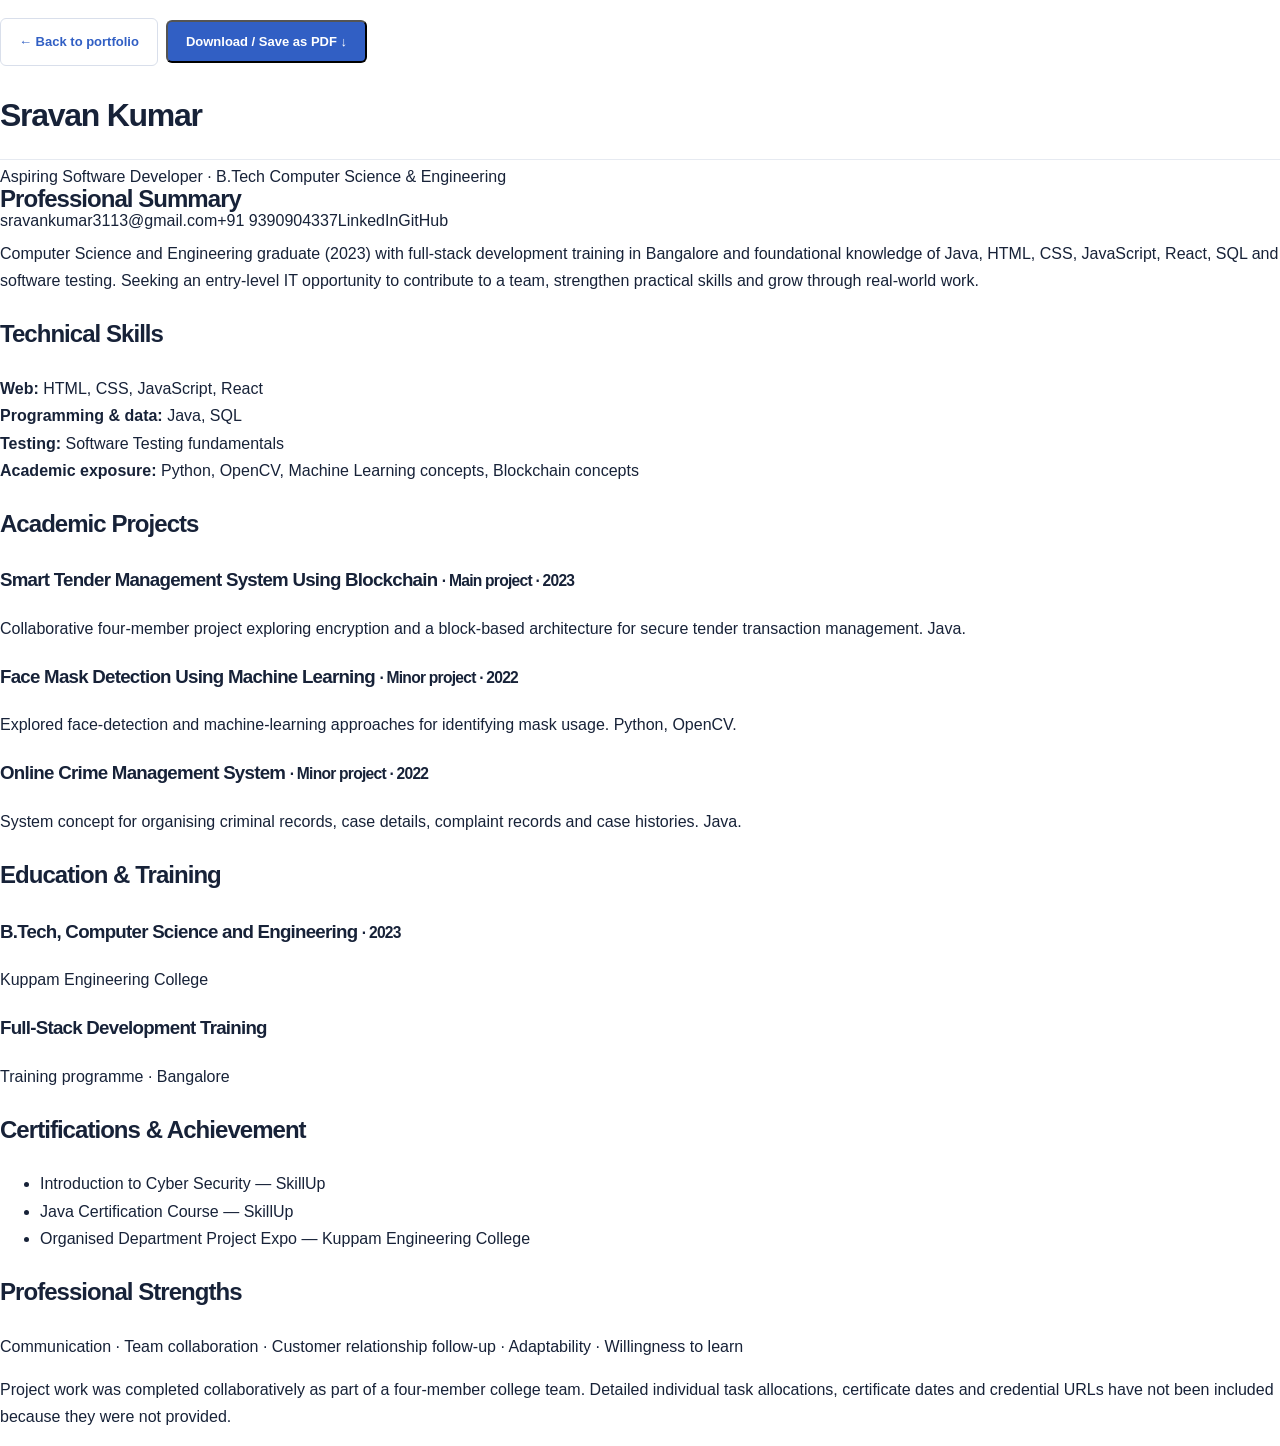
==== resume.html @ 43dab7a7 "Add printable resume page" ====
<!doctype html><html lang="en"><head><meta charset="utf-8"><meta name="viewport" content="width=device-width,initial-scale=1"><title>Resume | Sravan Kumar</title><link rel="stylesheet" href="style.css"></head><body class="resume-body"><div class="resume-toolbar"><a class="btn secondary" href="index.html">← Back to portfolio</a><button class="btn" onclick="window.print()">Download / Save as PDF ↓</button></div><main class="resume-sheet"><header class="resume-header"><div><h1>Sravan Kumar</h1><p class="resume-headline">Aspiring Software Developer · B.Tech Computer Science & Engineering</p></div><div class="resume-contact"><a href="mailto:sravankumar3113@gmail.com">sravankumar3113@gmail.com</a><a href="tel:+919390904337">+91 9390904337</a><a href="https://www.linkedin.com/in/sravan-kumar-28915931b/">LinkedIn</a><a href="https://github.com/sravan048">GitHub</a></div></header>
<section class="resume-section"><h2>Professional Summary</h2><p>Computer Science and Engineering graduate (2023) with full-stack development training in Bangalore and foundational knowledge of Java, HTML, CSS, JavaScript, React, SQL and software testing. Seeking an entry-level IT opportunity to contribute to a team, strengthen practical skills and grow through real-world work.</p></section>
<section class="resume-section"><h2>Technical Skills</h2><p><b>Web:</b> HTML, CSS, JavaScript, React<br><b>Programming & data:</b> Java, SQL<br><b>Testing:</b> Software Testing fundamentals<br><b>Academic exposure:</b> Python, OpenCV, Machine Learning concepts, Blockchain concepts</p></section>
<section class="resume-section"><h2>Academic Projects</h2><h3>Smart Tender Management System Using Blockchain <small>· Main project · 2023</small></h3><p>Collaborative four-member project exploring encryption and a block-based architecture for secure tender transaction management. Java.</p><h3>Face Mask Detection Using Machine Learning <small>· Minor project · 2022</small></h3><p>Explored face-detection and machine-learning approaches for identifying mask usage. Python, OpenCV.</p><h3>Online Crime Management System <small>· Minor project · 2022</small></h3><p>System concept for organising criminal records, case details, complaint records and case histories. Java.</p></section>
<section class="resume-section"><h2>Education & Training</h2><h3>B.Tech, Computer Science and Engineering <small>· 2023</small></h3><p>Kuppam Engineering College</p><h3>Full-Stack Development Training</h3><p>Training programme · Bangalore</p></section>
<section class="resume-section"><h2>Certifications & Achievement</h2><ul><li>Introduction to Cyber Security — SkillUp</li><li>Java Certification Course — SkillUp</li><li>Organised Department Project Expo — Kuppam Engineering College</li></ul></section>
<section class="resume-section"><h2>Professional Strengths</h2><p>Communication · Team collaboration · Customer relationship follow-up · Adaptability · Willingness to learn</p></section>
<p class="resume-note">Project work was completed collaboratively as part of a four-member college team. Detailed individual task allocations, certificate dates and credential URLs have not been included because they were not provided.</p>
</main><script>document.title="Sravan Kumar - Resume";</script></body></html>
---- style.css ----
*{box-sizing:border-box}html{scroll-behavior:smooth;scroll-padding-top:80px}body{margin:0;color:#172238;background:#fff;font:16px/1.7 "DM Sans",Arial,sans-serif}h1,h2,h3,.brand{font-family:Manrope,Arial,sans-serif;letter-spacing:-.04em}a{color:inherit;text-decoration:none}.wrap{width:min(1120px,calc(100% - 40px));margin:auto}header{height:72px;position:sticky;top:0;background:#ffffffed;border-bottom:1px solid #e6eaf1;z-index:5;backdrop-filter:blur(12px)}.nav{height:100%;display:flex;align-items:center;justify-content:space-between}.brand{font-size:25px;font-weight:800}.brand span,em{color:#315fc4;font-style:normal}.nav a{margin-left:24px;font-size:13px;font-weight:700;color:#536078}#menuBtn{display:none}.hero{min-height:590px;display:grid;grid-template-columns:1.1fr .9fr;align-items:center;gap:55px;padding-top:55px;padding-bottom:65px}.eyebrow{font-size:11px;letter-spacing:.16em;font-weight:800;color:#315fc4}.hero h1{font-size:clamp(42px,6vw,68px);line-height:1.12;margin:16px 0}.lead,.muted{color:#68758a;max-width:650px}.btn{display:inline-block;background:#315fc4;color:white;padding:12px 18px;border-radius:6px;margin:18px 8px 0 0;font-weight:700;font-size:13px}.btn.secondary{background:white;color:#315fc4;border:1px solid #d9dfeb}.code{background:#172238;color:#dce6f7;padding:28px;border-radius:12px;box-shadow:0 20px 55px #17223830;font:13px/2 "Courier New",monospace}.code b{color:#a8c0ff}.band{background:#f6f8fc;border-block:1px solid #edf0f5}.bandin{display:flex;justify-content:space-between;gap:15px;flex-wrap:wrap;padding:20px 0;font-size:12px;color:#586780}.section{padding:85px 0}.section h2{font-size:clamp(30px,4vw,43px);margin:8px 0 25px}.two{display:grid;grid-template-columns:.85fr 1.15fr;gap:65px}.two h3{font-size:24px;line-height:1.45}.two p,.cards p,.skills p,.timeline p{font-size:14px;color:#68758a}.pale{background:#f6f8fc}.skills,.cards{display:grid;grid-template-columns:repeat(2,minmax(0,1fr));gap:16px;margin-top:28px}.skills article,.cards article{background:white;border:1px solid #e6eaf1;border-radius:10px;padding:24px}.skills h3,.cards h3{margin:8px 0}.tags{display:flex;gap:7px;flex-wrap:wrap;margin-top:17px}.tags span{font-size:11px;color:#52678c;background:#f0f4fb;border:1px solid #e4eaf4;padding:5px 9px;border-radius:4px}.cards{grid-template-columns:repeat(2,minmax(0,1fr))}.cards small,.timeline small{font-size:10px;letter-spacing:.12em;font-weight:800;color:#315fc4}.cards .featured{grid-column:span 2;background:#f9fbff;border-color:#d9e3f6}.note{margin-top:18px;padding:15px 18px;background:#fff;border-left:3px solid #315fc4}.note p{margin-bottom:0;color:#68758a;font-size:13px}.timeline{max-width:760px}.timeline article{padding:0 0 25px 20px;border-left:2px solid #d9e3f6;margin-left:5px}.timeline h3{margin:5px 0}.contact{background:#1b2b46;color:#fff;padding:75px 0}.contact h2{font-size:clamp(38px,5vw,58px);line-height:1.15}.contact .eyebrow{color:#a8c0ff}.contact>div>p:not(.eyebrow){color:#c3cede}.contacts{display:grid;grid-template-columns:repeat(2,minmax(0,1fr));gap:12px;margin-top:28px;max-width:800px}.contacts a{border:1px solid #465571;padding:16px;border-radius:7px;font-size:13px;overflow-wrap:anywhere}.contacts a:hover{background:#263957}footer{padding:22px 0;color:#8792a4;font-size:12px}@media(max-width:700px){.hero,.two{grid-template-columns:1fr;gap:25px}.hero{padding-top:45px}.nav{position:relative}#menuBtn{display:block;border:0;background:none;font-size:24px}#navMenu{display:none;position:absolute;top:70px;left:0;right:0;background:white;padding:18px;box-shadow:0 8px 20px #0001}#navMenu.open{display:grid;gap:12px}#navMenu a{margin:0}.section{padding:65px 0}.skills,.cards,.contacts{grid-template-columns:1fr}.cards .featured{grid-column:auto}.bandin{justify-content:flex-start}.wrap{width:calc(100% - 32px)}}
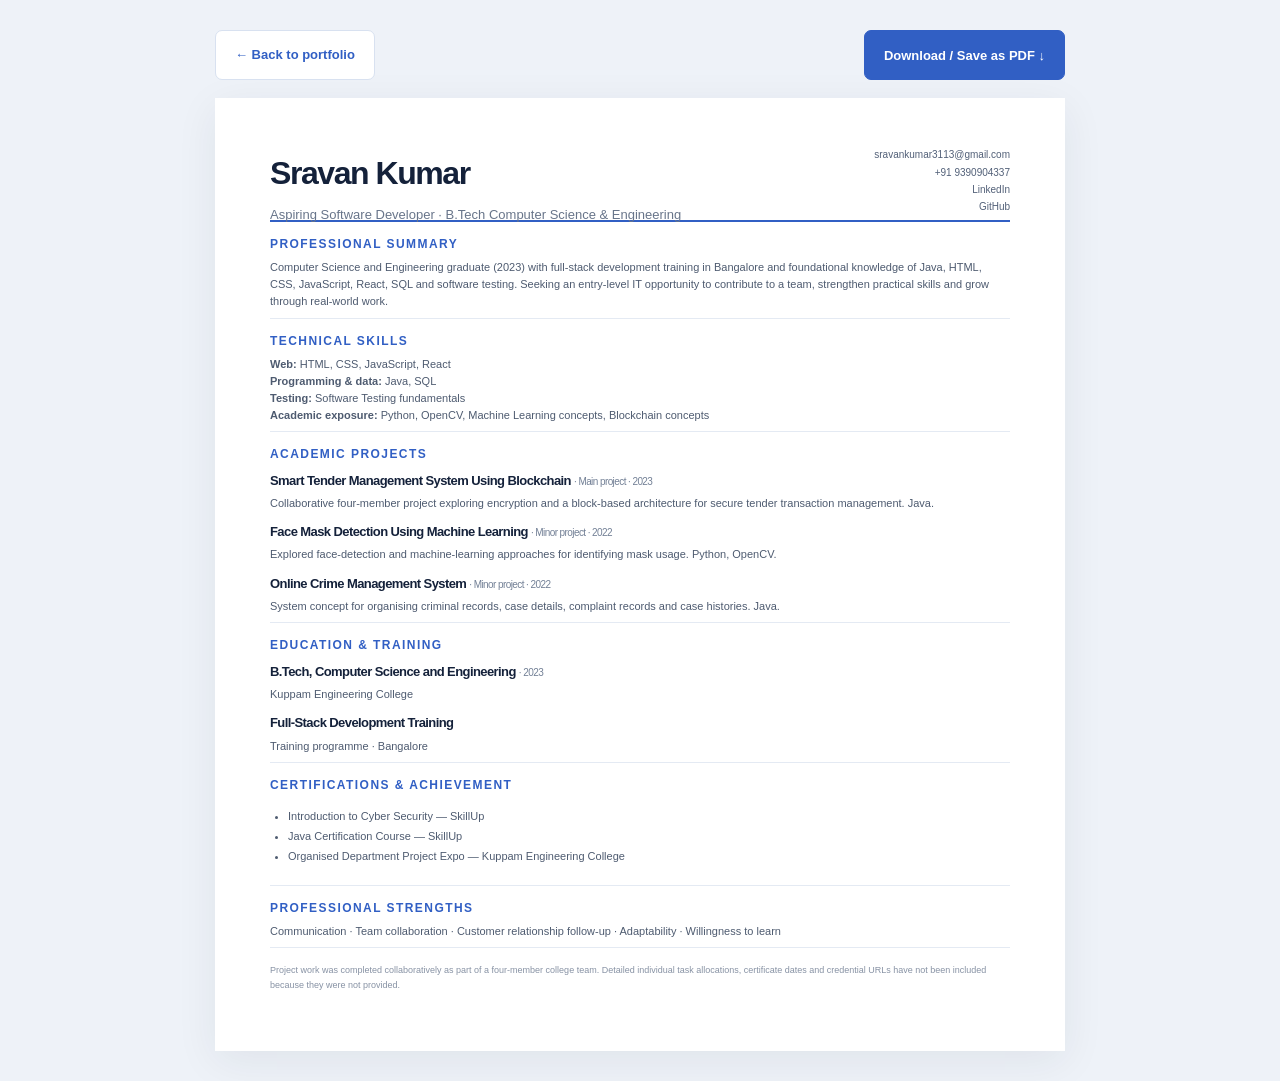
==== commit 2e63a806: "Update LinkedIn profile link" ====
--- a/resume.html
+++ b/resume.html
@@ -1,4 +1,4 @@
-<!doctype html><html lang="en"><head><meta charset="utf-8"><meta name="viewport" content="width=device-width,initial-scale=1"><title>Resume | Sravan Kumar</title><link rel="stylesheet" href="style.css"></head><body class="resume-body"><div class="resume-toolbar"><a class="btn secondary" href="index.html">← Back to portfolio</a><button class="btn" onclick="window.print()">Download / Save as PDF ↓</button></div><main class="resume-sheet"><header class="resume-header"><div><h1>Sravan Kumar</h1><p class="resume-headline">Aspiring Software Developer · B.Tech Computer Science & Engineering</p></div><div class="resume-contact"><a href="mailto:sravankumar3113@gmail.com">sravankumar3113@gmail.com</a><a href="tel:+919390904337">+91 9390904337</a><a href="https://www.linkedin.com/in/sravan-kumar-28915931b/">LinkedIn</a><a href="https://github.com/sravan048">GitHub</a></div></header>
+<!doctype html><html lang="en"><head><meta charset="utf-8"><meta name="viewport" content="width=device-width,initial-scale=1"><title>Resume | Sravan Kumar</title><link rel="stylesheet" href="style.css"></head><body class="resume-body"><div class="resume-toolbar"><a class="btn secondary" href="index.html">← Back to portfolio</a><button class="btn" onclick="window.print()">Download / Save as PDF ↓</button></div><main class="resume-sheet"><header class="resume-header"><div><h1>Sravan Kumar</h1><p class="resume-headline">Aspiring Software Developer · B.Tech Computer Science & Engineering</p></div><div class="resume-contact"><a href="mailto:sravankumar3113@gmail.com">sravankumar3113@gmail.com</a><a href="tel:+919390904337">+91 9390904337</a><a href="https://www.linkedin.com/in/sravan-kumar-b102441b5/">LinkedIn</a><a href="https://github.com/sravan048">GitHub</a></div></header>
 <section class="resume-section"><h2>Professional Summary</h2><p>Computer Science and Engineering graduate (2023) with full-stack development training in Bangalore and foundational knowledge of Java, HTML, CSS, JavaScript, React, SQL and software testing. Seeking an entry-level IT opportunity to contribute to a team, strengthen practical skills and grow through real-world work.</p></section>
 <section class="resume-section"><h2>Technical Skills</h2><p><b>Web:</b> HTML, CSS, JavaScript, React<br><b>Programming & data:</b> Java, SQL<br><b>Testing:</b> Software Testing fundamentals<br><b>Academic exposure:</b> Python, OpenCV, Machine Learning concepts, Blockchain concepts</p></section>
 <section class="resume-section"><h2>Academic Projects</h2><h3>Smart Tender Management System Using Blockchain <small>· Main project · 2023</small></h3><p>Collaborative four-member project exploring encryption and a block-based architecture for secure tender transaction management. Java.</p><h3>Face Mask Detection Using Machine Learning <small>· Minor project · 2022</small></h3><p>Explored face-detection and machine-learning approaches for identifying mask usage. Python, OpenCV.</p><h3>Online Crime Management System <small>· Minor project · 2022</small></h3><p>System concept for organising criminal records, case details, complaint records and case histories. Java.</p></section>
--- a/style.css
+++ b/style.css
@@ -1 +1 @@
-*{box-sizing:border-box}html{scroll-behavior:smooth;scroll-padding-top:80px}body{margin:0;color:#172238;background:#fff;font:16px/1.7 "DM Sans",Arial,sans-serif}h1,h2,h3,.brand{font-family:Manrope,Arial,sans-serif;letter-spacing:-.04em}a{color:inherit;text-decoration:none}.wrap{width:min(1120px,calc(100% - 40px));margin:auto}header{height:72px;position:sticky;top:0;background:#ffffffed;border-bottom:1px solid #e6eaf1;z-index:5;backdrop-filter:blur(12px)}.nav{height:100%;display:flex;align-items:center;justify-content:space-between}.brand{font-size:25px;font-weight:800}.brand span,em{color:#315fc4;font-style:normal}.nav a{margin-left:24px;font-size:13px;font-weight:700;color:#536078}#menuBtn{display:none}.hero{min-height:590px;display:grid;grid-template-columns:1.1fr .9fr;align-items:center;gap:55px;padding-top:55px;padding-bottom:65px}.eyebrow{font-size:11px;letter-spacing:.16em;font-weight:800;color:#315fc4}.hero h1{font-size:clamp(42px,6vw,68px);line-height:1.12;margin:16px 0}.lead,.muted{color:#68758a;max-width:650px}.btn{display:inline-block;background:#315fc4;color:white;padding:12px 18px;border-radius:6px;margin:18px 8px 0 0;font-weight:700;font-size:13px}.btn.secondary{background:white;color:#315fc4;border:1px solid #d9dfeb}.code{background:#172238;color:#dce6f7;padding:28px;border-radius:12px;box-shadow:0 20px 55px #17223830;font:13px/2 "Courier New",monospace}.code b{color:#a8c0ff}.band{background:#f6f8fc;border-block:1px solid #edf0f5}.bandin{display:flex;justify-content:space-between;gap:15px;flex-wrap:wrap;padding:20px 0;font-size:12px;color:#586780}.section{padding:85px 0}.section h2{font-size:clamp(30px,4vw,43px);margin:8px 0 25px}.two{display:grid;grid-template-columns:.85fr 1.15fr;gap:65px}.two h3{font-size:24px;line-height:1.45}.two p,.cards p,.skills p,.timeline p{font-size:14px;color:#68758a}.pale{background:#f6f8fc}.skills,.cards{display:grid;grid-template-columns:repeat(2,minmax(0,1fr));gap:16px;margin-top:28px}.skills article,.cards article{background:white;border:1px solid #e6eaf1;border-radius:10px;padding:24px}.skills h3,.cards h3{margin:8px 0}.tags{display:flex;gap:7px;flex-wrap:wrap;margin-top:17px}.tags span{font-size:11px;color:#52678c;background:#f0f4fb;border:1px solid #e4eaf4;padding:5px 9px;border-radius:4px}.cards{grid-template-columns:repeat(2,minmax(0,1fr))}.cards small,.timeline small{font-size:10px;letter-spacing:.12em;font-weight:800;color:#315fc4}.cards .featured{grid-column:span 2;background:#f9fbff;border-color:#d9e3f6}.note{margin-top:18px;padding:15px 18px;background:#fff;border-left:3px solid #315fc4}.note p{margin-bottom:0;color:#68758a;font-size:13px}.timeline{max-width:760px}.timeline article{padding:0 0 25px 20px;border-left:2px solid #d9e3f6;margin-left:5px}.timeline h3{margin:5px 0}.contact{background:#1b2b46;color:#fff;padding:75px 0}.contact h2{font-size:clamp(38px,5vw,58px);line-height:1.15}.contact .eyebrow{color:#a8c0ff}.contact>div>p:not(.eyebrow){color:#c3cede}.contacts{display:grid;grid-template-columns:repeat(2,minmax(0,1fr));gap:12px;margin-top:28px;max-width:800px}.contacts a{border:1px solid #465571;padding:16px;border-radius:7px;font-size:13px;overflow-wrap:anywhere}.contacts a:hover{background:#263957}footer{padding:22px 0;color:#8792a4;font-size:12px}@media(max-width:700px){.hero,.two{grid-template-columns:1fr;gap:25px}.hero{padding-top:45px}.nav{position:relative}#menuBtn{display:block;border:0;background:none;font-size:24px}#navMenu{display:none;position:absolute;top:70px;left:0;right:0;background:white;padding:18px;box-shadow:0 8px 20px #0001}#navMenu.open{display:grid;gap:12px}#navMenu a{margin:0}.section{padding:65px 0}.skills,.cards,.contacts{grid-template-columns:1fr}.cards .featured{grid-column:auto}.bandin{justify-content:flex-start}.wrap{width:calc(100% - 32px)}}+:root{--ink:#14213a;--muted:#68758a;--blue:#315fc4;--line:#e4eaf3;--paper:#f5f7fb}*{box-sizing:border-box}html{scroll-behavior:smooth;scroll-padding-top:88px}body{margin:0;color:var(--ink);background:#fff;font:16px/1.72 "DM Sans",Arial,sans-serif}h1,h2,h3,.brand{font-family:Manrope,Arial,sans-serif;letter-spacing:-.045em}a{color:inherit;text-decoration:none}.wrap{width:min(1120px,calc(100% - 44px));margin:auto}header{height:76px;position:sticky;top:0;background:#ffffffed;border-bottom:1px solid #e8edf4;z-index:10;backdrop-filter:blur(14px)}.nav{height:100%;display:flex;align-items:center;justify-content:space-between}.brand{font-size:25px;font-weight:800}.brand span{color:var(--blue)}.nav a{margin-left:27px;font-size:13px;font-weight:700;color:#536078;transition:color .2s}.nav a:hover,.social-links a:hover{color:var(--blue)}#menuBtn{display:none}.hero{min-height:630px;display:grid;grid-template-columns:1.12fr .88fr;align-items:center;gap:65px;padding-top:72px;padding-bottom:78px}.eyebrow{font-size:10px;letter-spacing:.18em;font-weight:800;color:var(--blue)}.hero h1{font-size:clamp(42px,5.6vw,68px);line-height:1.12;margin:17px 0 20px}.gradient-text{background:linear-gradient(105deg,#315fc4,#688de1);-webkit-background-clip:text;background-clip:text;color:transparent}.lead,.muted{color:var(--muted);max-width:650px}.lead{font-size:16px}.hero-actions{display:flex;gap:10px;flex-wrap:wrap;margin-top:25px}.btn{display:inline-flex;align-items:center;justify-content:center;gap:8px;background:var(--blue);color:white;padding:13px 19px;border-radius:7px;font-weight:700;font-size:13px;border:1px solid var(--blue);transition:transform .2s,box-shadow .2s}.btn:hover{transform:translateY(-2px);box-shadow:0 9px 22px #315fc42a}.btn.secondary{background:white;color:var(--blue);border-color:#d8e1f0}.social-links{display:flex;gap:23px;margin-top:25px;font-size:12px;font-weight:700;color:#536078}.profile-card{background:linear-gradient(145deg,#17243c,#0d1729);color:#fff;border-radius:17px;padding:29px;box-shadow:0 25px 65px #14213a25;position:relative;overflow:hidden}.profile-card:after{content:"";position:absolute;width:230px;height:230px;border:1px solid #ffffff13;border-radius:50%;right:-100px;top:-105px;box-shadow:0 0 0 25px #ffffff08,0 0 0 55px #ffffff05}.card-top{font:700 10px/1.5 "DM Sans",sans-serif;letter-spacing:.15em;color:#a9c1f7}.live-dot{display:inline-block;width:7px;height:7px;background:#7bd9ad;border-radius:50%;margin-right:8px}.card-top-right{float:right;color:#7e8ca8}.profile-name{font:800 29px Manrope,sans-serif;margin-top:46px}.profile-role{font-size:12px;color:#bac7dc;margin-top:5px}.profile-rule{height:1px;background:#ffffff20;margin:27px 0 18px}.profile-row{display:flex;justify-content:space-between;gap:15px;padding:10px 0;border-bottom:1px solid #ffffff13;font-size:12px;color:#aebbd0}.profile-row b{color:#fff;text-align:right}.profile-foot{font-size:10px;letter-spacing:.2em;color:#a9c1f7;margin-top:26px}.profile-foot i{color:#6f8ed1;font-style:normal}.trust-band{background:#f6f8fc;border-block:1px solid #e9eef5}.bandin{display:flex;justify-content:space-between;gap:16px;flex-wrap:wrap;padding:21px 0;font-size:10px;font-weight:800;letter-spacing:.12em;color:#61708a}.section{padding:91px 0}.section h2{font-size:clamp(31px,4vw,46px);line-height:1.2;margin:9px 0 27px}.two{display:grid;grid-template-columns:.85fr 1.15fr;gap:70px}.two h3{font-size:24px;line-height:1.45;margin-top:4px}.two p,.cards p,.skills p,.timeline p{font-size:14px;color:var(--muted)}.text-link{display:inline-flex;gap:8px;color:var(--blue);font-size:12px;font-weight:800;margin-top:10px}.pale{background:var(--paper)}.skills,.cards{display:grid;grid-template-columns:repeat(2,minmax(0,1fr));gap:17px;margin-top:31px}.skills article,.cards article{background:white;border:1px solid var(--line);border-radius:12px;padding:26px;transition:transform .2s,box-shadow .2s}.skills article:hover,.cards article:hover{transform:translateY(-3px);box-shadow:0 15px 35px #17243c0c}.skill-icon{width:34px;height:34px;border-radius:9px;background:#edf3ff;color:var(--blue);display:grid;place-items:center;font-size:10px;font-weight:800}.skills h3,.cards h3{margin:13px 0 7px;font-size:19px}.tags{display:flex;gap:7px;flex-wrap:wrap;margin-top:17px}.tags span{font-size:10px;color:#52678c;background:#f0f4fb;border:1px solid #e4eaf4;padding:5px 9px;border-radius:5px}.cards{grid-template-columns:repeat(2,minmax(0,1fr))}.cards .featured{grid-column:span 2;background:linear-gradient(120deg,#f8faff,#fff);border-color:#d8e3f7}.project-number,.timeline small{font-size:10px;letter-spacing:.13em;font-weight:800;color:var(--blue)}.project-disclaimer{font-size:12px;color:#7a879a;margin-top:17px}.timeline{max-width:760px;margin-top:30px}.timeline article{padding:0 0 26px 22px;border-left:2px solid #d9e3f6;margin-left:5px;position:relative}.timeline article:before{content:"";position:absolute;width:8px;height:8px;border-radius:50%;background:var(--blue);left:-5px;top:5px}.timeline h3{margin:6px 0;font-size:17px}.contact{background:#14213a;color:#fff;padding:83px 0}.contact h2{font-size:clamp(39px,5vw,61px);line-height:1.12;margin:12px 0 17px}.contact h2 span{color:#9db8ff}.contact .eyebrow{color:#a9c1f7}.contact-inner>p:not(.eyebrow){color:#c3cede;max-width:620px}.contacts{display:grid;grid-template-columns:repeat(2,minmax(0,1fr));gap:12px;margin-top:30px;max-width:850px}.contacts a{border:1px solid #40506c;padding:17px;border-radius:8px;font-size:13px;overflow-wrap:anywhere;transition:background .2s}.contacts a:hover{background:#20314f}.contacts small{display:block;font-size:9px;letter-spacing:.16em;color:#a9c1f7;font-weight:800;margin-bottom:5px}.light-btn{background:#fff;color:#17243c;border-color:#fff;margin-top:23px}footer{padding:23px 0;color:#8994a6;font-size:11px;display:flex;justify-content:space-between;gap:15px}.resume-body{background:#eef2f8;padding:30px 15px}.resume-toolbar{width:min(850px,100%);margin:0 auto 18px;display:flex;justify-content:space-between;gap:12px}.resume-sheet{width:min(850px,100%);margin:auto;background:#fff;padding:48px 55px;box-shadow:0 10px 40px #17243c12}.resume-header{display:flex;justify-content:space-between;gap:24px;border-bottom:2px solid var(--blue);padding-bottom:20px}.resume-header h1{font-size:32px;margin:0}.resume-headline{font-size:13px;color:var(--muted);margin:3px 0}.resume-contact{display:grid;text-align:right;font-size:10px;color:#526078}.resume-section{padding:15px 0 4px;border-bottom:1px solid var(--line)}.resume-section h2{font:800 12px Manrope,sans-serif;letter-spacing:.12em;text-transform:uppercase;color:var(--blue);margin:0 0 8px}.resume-section h3{font-size:13px;margin:9px 0 2px}.resume-section h3 small{font:400 10px "DM Sans",sans-serif;color:#738096}.resume-section p,.resume-section li{font-size:11px;line-height:1.55;color:#4e5b70;margin:3px 0}.resume-section ul{padding-left:18px}.resume-note{font-size:9px;color:#8792a4;margin-top:15px}@media(max-width:760px){.hero,.two{grid-template-columns:1fr;gap:30px}.hero{padding-top:55px;min-height:auto}.profile-card{max-width:520px}.nav{position:relative}#menuBtn{display:block;border:0;background:none;font-size:24px;color:var(--ink)}#navMenu{display:none;position:absolute;top:75px;left:-22px;right:-22px;background:white;padding:18px 22px;box-shadow:0 10px 25px #0001}#navMenu.open{display:grid;gap:13px}#navMenu a{margin:0}.section{padding:68px 0}.skills,.cards,.contacts{grid-template-columns:1fr}.cards .featured{grid-column:auto}.bandin{justify-content:flex-start}.wrap{width:calc(100% - 34px)}footer{flex-direction:column}.resume-sheet{padding:28px 23px}.resume-header{display:block}.resume-contact{text-align:left;margin-top:12px}.resume-toolbar{flex-wrap:wrap}}@media print{body.resume-body{background:#fff;padding:0}.resume-toolbar{display:none}.resume-sheet{width:100%;padding:10mm 12mm;box-shadow:none}.resume-section{break-inside:avoid}.resume-note{font-size:8px}@page{size:A4;margin:8mm}}
